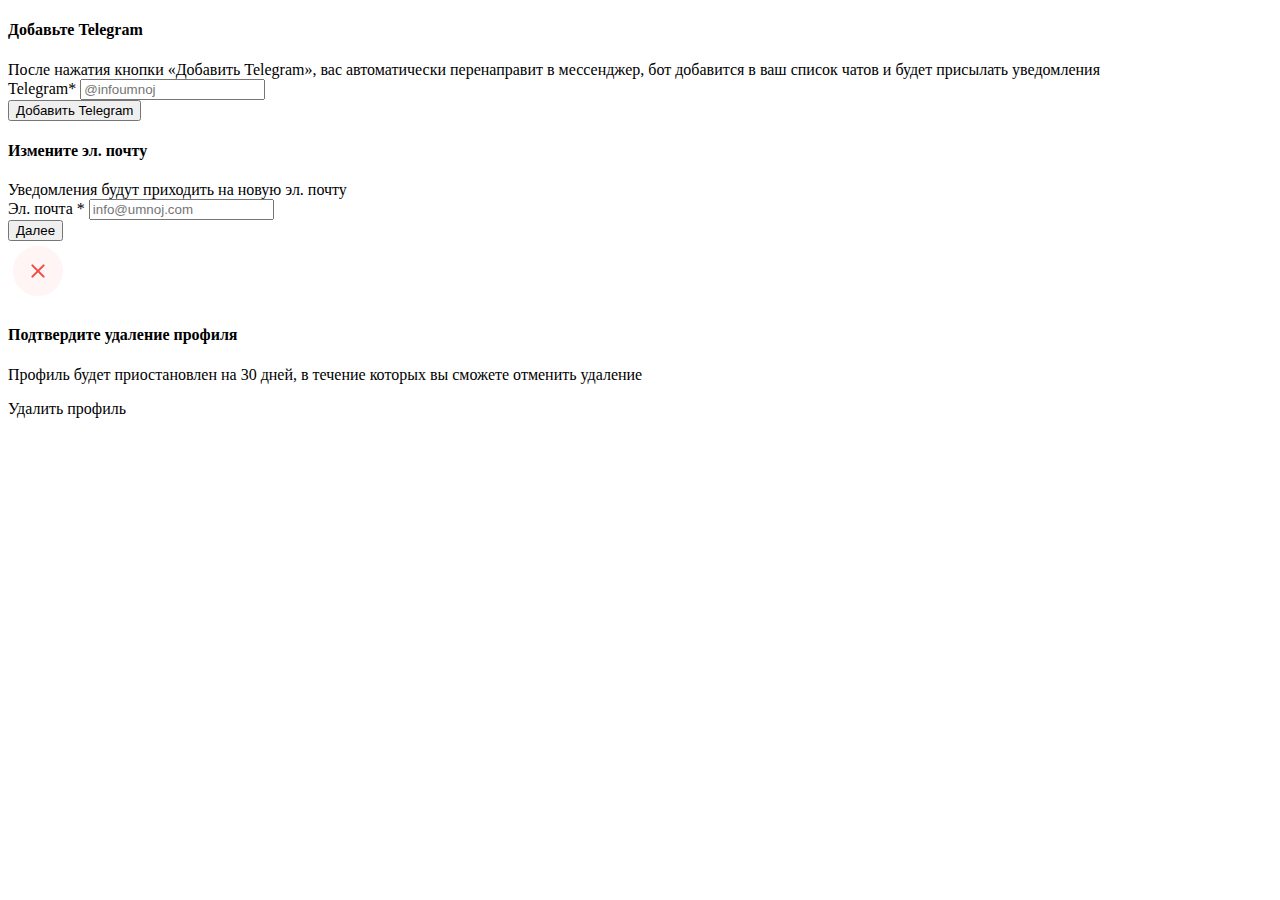
==== modals.html @ 0cf2990c "3pop" ====
<!DOCTYPE html>
<html lang="en">
  <head>
    <meta charset="UTF-8" />
    <meta name="viewport" content="width=device-width, initial-scale=1.0" />
    <title>Document</title>
  </head>
  <body>
    <!-- Модальное окно для Добавьте Telegram -->
    <div id="addTelegramModal" class="modal-content">
      <div class="mw700">
        <h4>Добавьте Telegram</h4>
        <div class="subtitle">
            После нажатия кнопки «Добавить Telegram», вас автоматически перенаправит в мессенджер, бот добавится в ваш список чатов и будет присылать уведомления
        </div>
        <form class="form-change-email" action="">
          <div class="input-container">
            <label for="chengeemail">Telegram<span>*</span></label>
            <input
              type="email"
              name=""
              id="chengeemail"
              placeholder="@infoumnoj"
            />
          </div>

          <input class="" type="submit" value="Добавить Telegram" />
        </form>
      </div>
    </div>
    <!-- Модальное окно для Измените эл. почту -->
    <div id="changeEmaileModal" class="modal-content">
      <div class="mw700">
        <h4>Измените эл. почту</h4>
        <div class="subtitle">
          Уведомления будут приходить на новую эл. почту
        </div>
        <form class="form-change-email" action="">
          <div class="input-container">
            <label for="chengeemail">Эл. почта <span>*</span></label>
            <input
              type="email"
              name=""
              id="chengeemail"
              placeholder="info@umnoj.com"
            />
          </div>

          <input class="" type="submit" value="Далее" />
        </form>
      </div>
    </div>
    <!-- Модальное окно для Подтвердите удаление профиля -->
    <div id="deleteProfileModal" class="modal-content">
      <div class="mw460">
        <div class="info">
          <img src="img/icon_delete.svg" alt="" />
          <h4>Подтвердите удаление профиля</h4>
          <p>
            Профиль будет приостановлен на 30 дней, в течение которых вы сможете
            отменить удаление
          </p>
        </div>

        <div class="delete-profile-end modal-button">Удалить профиль</div>
      </div>
    </div>
  </body>
</html>
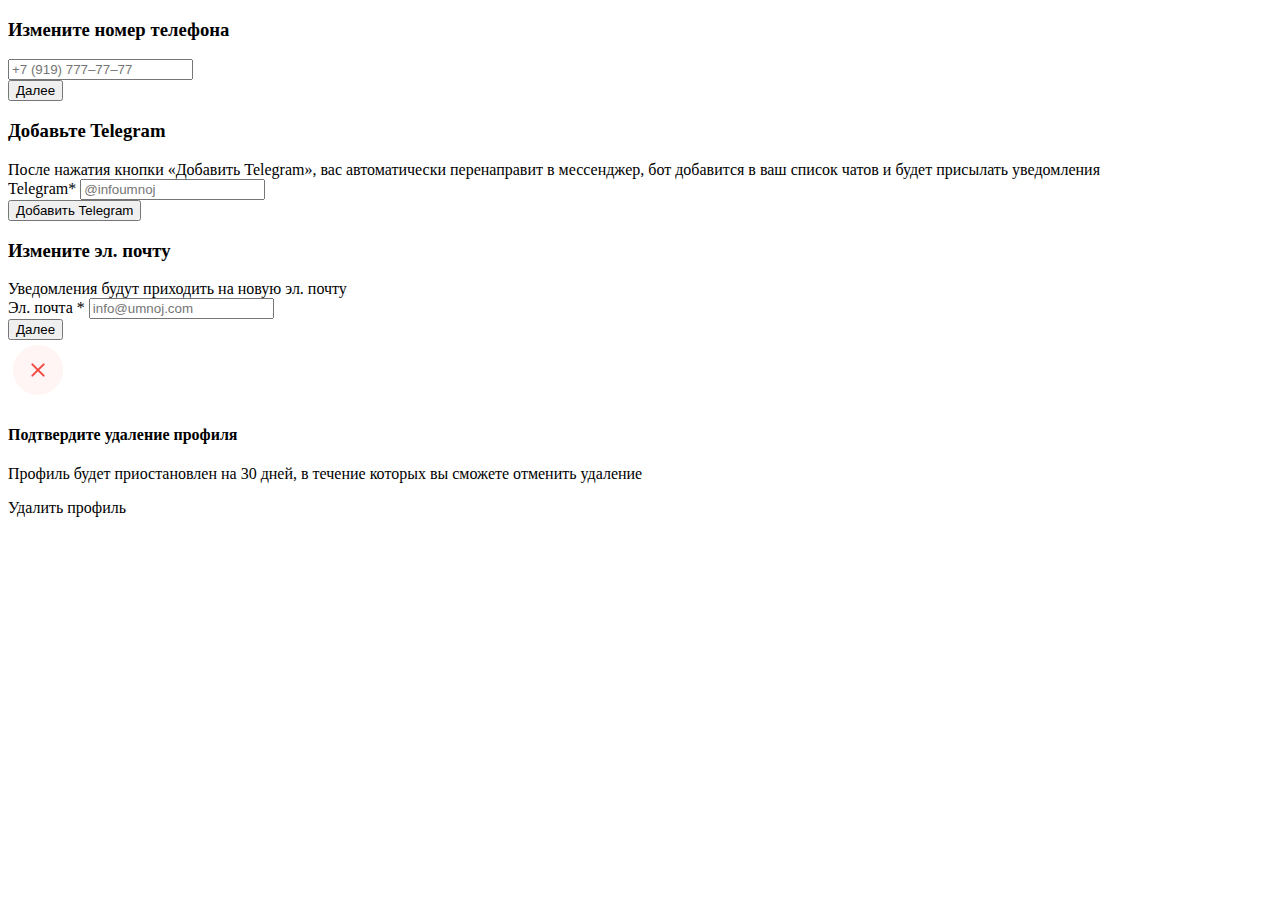
==== commit acffb14c: "h3" ====
--- a/modals.html
+++ b/modals.html
@@ -6,12 +6,28 @@
     <title>Document</title>
   </head>
   <body>
+    <!-- Модальное окно для Измените номер телефона -->
+    <div id="changePhoneModal" class="modal-content">
+      <div class="mw700">
+        <h3>Измените номер телефона</h3>
+        <div class="line"></div>
+        <form class="" action="">
+          <div class="input-container">
+            <input class="phone" type="tel" name="" id="" placeholder="+7 (919) 777–77–77" />
+          </div>
+
+          <input class="" type="submit" value="Далее" />
+        </form>
+      </div>
+    </div>
     <!-- Модальное окно для Добавьте Telegram -->
     <div id="addTelegramModal" class="modal-content">
       <div class="mw700">
-        <h4>Добавьте Telegram</h4>
+        <h3>Добавьте Telegram</h3>
         <div class="subtitle">
-            После нажатия кнопки «Добавить Telegram», вас автоматически перенаправит в мессенджер, бот добавится в ваш список чатов и будет присылать уведомления
+          После нажатия кнопки «Добавить Telegram», вас автоматически
+          перенаправит в мессенджер, бот добавится в ваш список чатов и будет
+          присылать уведомления
         </div>
         <form class="form-change-email" action="">
           <div class="input-container">
@@ -31,7 +47,7 @@
     <!-- Модальное окно для Измените эл. почту -->
     <div id="changeEmaileModal" class="modal-content">
       <div class="mw700">
-        <h4>Измените эл. почту</h4>
+        <h3>Измените эл. почту</h3>
         <div class="subtitle">
           Уведомления будут приходить на новую эл. почту
         </div>
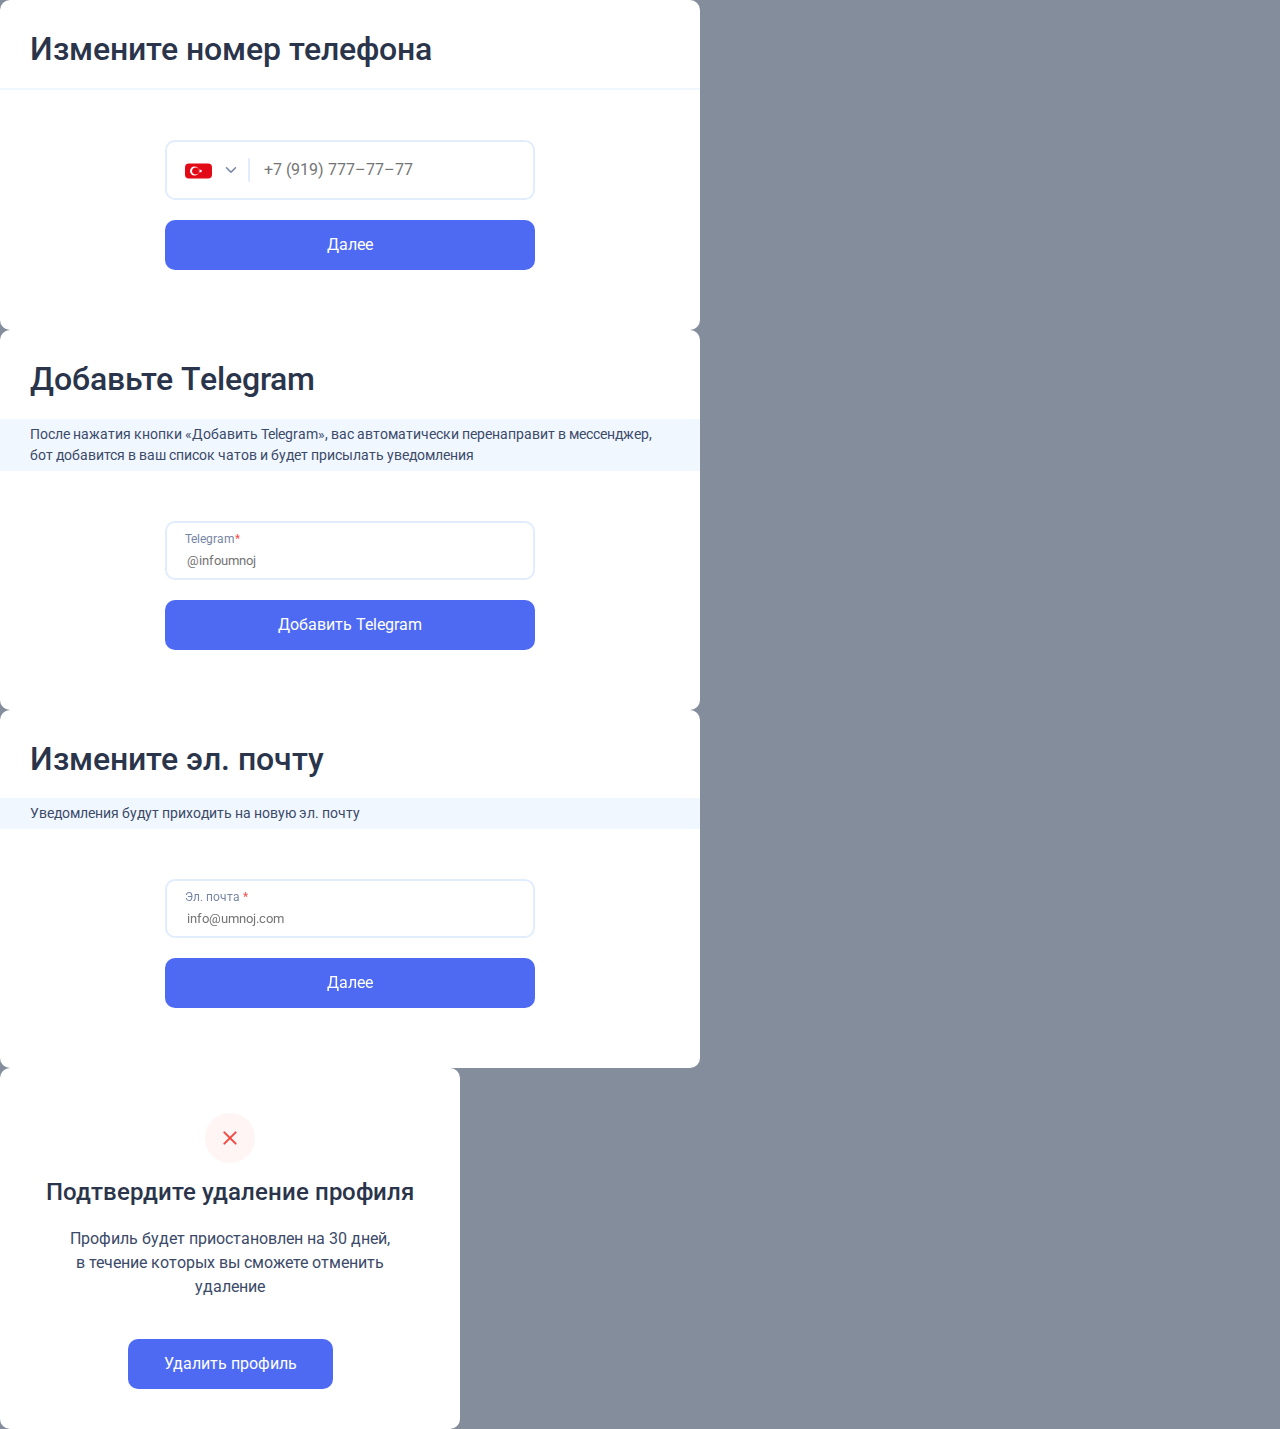
==== commit d5a7293f: "flag" ====
--- a/modals.html
+++ b/modals.html
@@ -3,82 +3,114 @@
   <head>
     <meta charset="UTF-8" />
     <meta name="viewport" content="width=device-width, initial-scale=1.0" />
-    <title>Document</title>
+    <title>Modals</title>
+    <link rel="stylesheet" href="css/style.css" />
+    <link rel="stylesheet" href="css/media.css" />
   </head>
   <body>
-    <!-- Модальное окно для Измените номер телефона -->
-    <div id="changePhoneModal" class="modal-content">
-      <div class="mw700">
-        <h3>Измените номер телефона</h3>
-        <div class="line"></div>
-        <form class="" action="">
-          <div class="input-container">
-            <input class="phone" type="tel" name="" id="" placeholder="+7 (919) 777–77–77" />
+    <div class="modal">
+      <!-- Модальное окно для Измените номер телефона -->
+      <div id="changePhoneModal" class="modal-content">
+        <div class="mw700">
+          <h3>Измените номер телефона</h3>
+          <div class="line"></div>
+          <form class="" action="">
+            <div class="input-container">
+              <div class="flags">
+                <ul>
+                  <li><img src="img/Flag-tr.svg" alt="" /></li>
+                  <li></li>
+                </ul>
+                <div class="drop">
+                  <svg
+                    xmlns="http://www.w3.org/2000/svg"
+                    width="18"
+                    height="18"
+                    viewBox="0 0 18 18"
+                    fill="none"
+                  >
+                    <path
+                      d="M4.5 7.75L8.64645 11.8964C8.84171 12.0917 9.15829 12.0917 9.35355 11.8964L13.5 7.75"
+                      stroke="#7786A5"
+                      stroke-width="1.5"
+                      stroke-linecap="round"
+                    />
+                  </svg>
+                </div>
+              </div>
+              <input
+                class="phone"
+                type="tel"
+                name=""
+                id=""
+                placeholder="+7 (919) 777–77–77"
+              />
+            </div>
+
+            <input class="" type="submit" value="Далее" />
+          </form>
+        </div>
+      </div>
+      <!-- Модальное окно для Добавьте Telegram -->
+      <div id="addTelegramModal" class="modal-content">
+        <div class="mw700">
+          <h3>Добавьте Telegram</h3>
+          <div class="subtitle">
+            После нажатия кнопки «Добавить Telegram», вас автоматически
+            перенаправит в мессенджер, бот добавится в ваш список чатов и будет
+            присылать уведомления
+          </div>
+          <form class="form-change-email" action="">
+            <div class="input-container">
+              <label for="chengeemail">Telegram<span>*</span></label>
+              <input
+                type="email"
+                name=""
+                id="chengeemail"
+                placeholder="@infoumnoj"
+              />
+            </div>
+
+            <input class="" type="submit" value="Добавить Telegram" />
+          </form>
+        </div>
+      </div>
+      <!-- Модальное окно для Измените эл. почту -->
+      <div id="changeEmaileModal" class="modal-content">
+        <div class="mw700">
+          <h3>Измените эл. почту</h3>
+          <div class="subtitle">
+            Уведомления будут приходить на новую эл. почту
+          </div>
+          <form class="form-change-email" action="">
+            <div class="input-container">
+              <label for="chengeemail">Эл. почта <span>*</span></label>
+              <input
+                type="email"
+                name=""
+                id="chengeemail"
+                placeholder="info@umnoj.com"
+              />
+            </div>
+
+            <input class="" type="submit" value="Далее" />
+          </form>
+        </div>
+      </div>
+      <!-- Модальное окно для Подтвердите удаление профиля -->
+      <div id="deleteProfileModal" class="modal-content">
+        <div class="mw460">
+          <div class="info">
+            <img src="img/icon_delete.svg" alt="" />
+            <h4>Подтвердите удаление профиля</h4>
+            <p>
+              Профиль будет приостановлен на 30 дней, в течение которых
+              вы сможете отменить удаление
+            </p>
           </div>
 
-          <input class="" type="submit" value="Далее" />
-        </form>
-      </div>
-    </div>
-    <!-- Модальное окно для Добавьте Telegram -->
-    <div id="addTelegramModal" class="modal-content">
-      <div class="mw700">
-        <h3>Добавьте Telegram</h3>
-        <div class="subtitle">
-          После нажатия кнопки «Добавить Telegram», вас автоматически
-          перенаправит в мессенджер, бот добавится в ваш список чатов и будет
-          присылать уведомления
+          <div class="delete-profile-end modal-button">Удалить профиль</div>
         </div>
-        <form class="form-change-email" action="">
-          <div class="input-container">
-            <label for="chengeemail">Telegram<span>*</span></label>
-            <input
-              type="email"
-              name=""
-              id="chengeemail"
-              placeholder="@infoumnoj"
-            />
-          </div>
-
-          <input class="" type="submit" value="Добавить Telegram" />
-        </form>
-      </div>
-    </div>
-    <!-- Модальное окно для Измените эл. почту -->
-    <div id="changeEmaileModal" class="modal-content">
-      <div class="mw700">
-        <h3>Измените эл. почту</h3>
-        <div class="subtitle">
-          Уведомления будут приходить на новую эл. почту
-        </div>
-        <form class="form-change-email" action="">
-          <div class="input-container">
-            <label for="chengeemail">Эл. почта <span>*</span></label>
-            <input
-              type="email"
-              name=""
-              id="chengeemail"
-              placeholder="info@umnoj.com"
-            />
-          </div>
-
-          <input class="" type="submit" value="Далее" />
-        </form>
-      </div>
-    </div>
-    <!-- Модальное окно для Подтвердите удаление профиля -->
-    <div id="deleteProfileModal" class="modal-content">
-      <div class="mw460">
-        <div class="info">
-          <img src="img/icon_delete.svg" alt="" />
-          <h4>Подтвердите удаление профиля</h4>
-          <p>
-            Профиль будет приостановлен на 30 дней, в течение которых вы сможете
-            отменить удаление
-          </p>
-        </div>
-
-        <div class="delete-profile-end modal-button">Удалить профиль</div>
       </div>
     </div>
   </body>
--- a/css/style.css
+++ b/css/style.css
@@ -0,0 +1,1089 @@
+@charset "UTF-8";
+/*Обнуление*/
+@import url("https://fonts.googleapis.com/css2?family=Roboto:ital,wght@0,100;0,300;0,400;0,500;0,700;0,900;1,100;1,300;1,400;1,500;1,700;1,900&display=swap");
+* {
+  padding: 0;
+  margin: 0;
+  border: 0;
+}
+
+*, *:before, *:after {
+  box-sizing: border-box;
+}
+
+:focus, :active {
+  outline: none;
+}
+
+a:focus, a:active {
+  outline: none;
+}
+
+nav, footer, header, aside {
+  display: block;
+}
+
+html, body {
+  height: 100%;
+  width: 100%;
+  font-size: 100%;
+  line-height: 1;
+  font-size: 14px;
+  -ms-text-size-adjust: 100%;
+  -moz-text-size-adjust: 100%;
+  -webkit-text-size-adjust: 100%;
+}
+
+input, button, textarea {
+  font-family: inherit;
+}
+
+input::-ms-clear {
+  display: none;
+}
+
+button {
+  cursor: pointer;
+}
+
+button::-moz-focus-inner {
+  padding: 0;
+  border: 0;
+}
+
+a, a:visited {
+  text-decoration: none;
+}
+
+a:hover {
+  text-decoration: none;
+}
+
+ul li {
+  list-style: none;
+}
+
+img {
+  vertical-align: top;
+}
+
+h1, h2, h3, h4, h5, h6 {
+  font-size: inherit;
+  font-weight: inherit;
+}
+
+/*--------------------*/
+body {
+  font-family: "Roboto", sans-serif;
+  font-size: 16px;
+  font-weight: 400;
+  font-style: normal;
+  background: #eef1f5;
+  color: #2a344a;
+  display: flex;
+  flex-direction: column;
+  min-height: 100%;
+}
+
+h3 {
+  color: var(--Text-Black, #2a344a);
+  /* Platform/Desktop/H-3 M */
+  font-size: 32px;
+  font-style: normal;
+  font-weight: 500;
+  line-height: 67%; /* 38.4px */
+}
+h3 span {
+  color: var(--Text-Grey, #7786a5);
+  display: inline-block;
+  margin: 0px 0px 0px 8px;
+}
+
+h4 {
+  color: var(--Text-Black, #2a344a);
+  /* Platform/Desktop/H-4 M */
+  font-size: 24px;
+  font-style: normal;
+  font-weight: 500;
+  line-height: 120%; /* 28.8px */
+}
+h4 span {
+  color: var(--Text-Grey, #7786a5);
+  display: inline-block;
+  margin: 0px 0px 0px 5px;
+}
+
+main {
+  flex-grow: 1;
+}
+main .wrapper {
+  padding: 30px;
+  border-radius: var(--Corner_radius_m, 10px);
+  background: var(--BG-White, #fff);
+}
+
+section {
+  margin: 0px 0px 20px 0px;
+}
+
+.container {
+  max-width: 940px;
+  margin: 0px auto;
+}
+
+.header {
+  border-radius: 10px;
+  background: var(--BG-Black, #2a344a);
+  padding: 8px 20px;
+  display: flex;
+  justify-content: space-between;
+  align-items: center;
+  margin: 10px 10px 21px 10px;
+  position: relative;
+  z-index: 555;
+}
+.header .submenu {
+  border-radius: 0px 0px 15px 15px;
+  padding: 7px 10px 20px 10px;
+  background: var(--BG-Black, #2a344a);
+  position: absolute;
+  top: 100%;
+  left: 0;
+  flex-direction: column;
+  gap: 2px;
+  display: none;
+}
+.header .submenu .create-button {
+  border-radius: 10px;
+  background: var(--Button-Primary-BG-Default, #4e6af3);
+  padding: 12px 20px;
+  color: var(--Button-Primary-Text-Default, #fff);
+  /* Platform/Button Link/Small */
+  font-family: Roboto;
+  font-size: 14px;
+  font-style: normal;
+  font-weight: 400;
+  line-height: 16px; /* 114.286% */
+  text-transform: none;
+  justify-content: center;
+  margin: 10px 10px 0px 10px;
+}
+.header .submenu li {
+  padding: 0px 0px 0px 0px !important;
+}
+.header .submenu li a {
+  display: flex;
+  flex-direction: column;
+  gap: 4px;
+  align-items: flex-start;
+  padding: 10px 20px;
+}
+.header .submenu li a:hover, .header .submenu li a.active {
+  border-radius: var(--Corner_radius_m, 10px);
+  background: var(--Header-BG-Click, #343f56);
+}
+.header .submenu li a .item {
+  display: flex;
+  flex-direction: column;
+  gap: 4px;
+}
+.header .submenu li a .title {
+  color: var(--Header-Text-Hover, #fff);
+}
+.header .submenu li a .descr {
+  color: var(--Text-Disabled, #b8c6e3);
+  /* Platform/Fields/Title (caption) */
+  font-family: Roboto;
+  font-size: 12px;
+  font-style: normal;
+  font-weight: 400;
+  line-height: 16px; /* 133.333% */
+  text-transform: none;
+}
+.header .submenu li a .butt {
+  display: flex;
+  gap: 10px;
+  align-items: flex-start;
+  color: var(--Text-White, #fff);
+  font-family: Roboto;
+  font-size: 14px;
+  font-style: normal;
+  font-weight: 500;
+  line-height: 140%; /* 19.6px */
+  text-transform: none;
+  min-width: 250px;
+}
+.header .submenu li a .butt svg {
+  min-width: 18px;
+  min-height: 18px;
+}
+.header .main-menu {
+  display: flex;
+  align-items: center;
+  gap: 10px;
+}
+.header .main-menu .icon {
+  display: flex;
+  align-items: center;
+}
+.header .main-menu li {
+  padding: 11px 20px;
+  position: relative;
+  color: var(--Header-Text_Default, #d5daf1);
+  /* Platform/Accent_12_CAPS (S) */
+  font-family: Roboto;
+  font-size: 12px;
+  font-style: normal;
+  font-weight: 600;
+  line-height: 16px; /* 133.333% */
+  letter-spacing: 0.84px;
+  text-transform: uppercase;
+}
+.header .main-menu li:hover .submenu {
+  display: flex;
+}
+.header .main-menu a {
+  display: flex;
+  align-items: center;
+  gap: 10px;
+  text-transform: uppercase;
+}
+.header .site-logo-mob {
+  display: none;
+}
+.header .right {
+  display: flex;
+  align-items: center;
+  gap: 10px;
+}
+.header .right .avatar {
+  cursor: pointer;
+}
+.header .right .avatar img {
+  width: 40px;
+  height: 40px;
+  border-radius: 10px;
+  overflow: hidden;
+  -o-object-fit: cover;
+     object-fit: cover;
+}
+.header .right .create {
+  margin: 0px 10px 0px 0px;
+  cursor: pointer;
+  display: flex;
+  align-items: center;
+  gap: 10px;
+  padding: 11px 20px;
+  border-radius: 10px;
+  background: var(--Button-Primary-BG-Default, #4e6af3);
+  color: var(--Button-Primary-Text-Default, #fff);
+  text-align: center;
+  /* Platform/Accent_12_CAPS (S) */
+  font-family: Roboto;
+  font-size: 12px;
+  font-style: normal;
+  font-weight: 600;
+  line-height: 16px; /* 133.333% */
+  letter-spacing: 0.84px;
+  text-transform: uppercase;
+}
+.header .right .buttons {
+  display: flex;
+  align-items: center;
+  gap: 8px;
+}
+.header .right .buttons .button {
+  display: flex;
+  align-items: center;
+  gap: 10px;
+  padding: 11px;
+  cursor: pointer;
+}
+.header .left {
+  display: flex;
+  align-items: center;
+  gap: 30px;
+}
+.header div,
+.header span,
+.header a {
+  color: var(--Header-Text_Default, #d5daf1);
+}
+
+.footer {
+  color: var(--Text-Grey, #7786a5);
+  /* Landing/Caption_2 */
+  font-family: Roboto;
+  font-size: 14px;
+  font-style: normal;
+  font-weight: 400;
+  line-height: 140%; /* 19.6px */
+  padding: 0px 0px 10px 0px;
+}
+.footer .wrapp.mob {
+  background: url("../img/tab_bar.svg") top no-repeat;
+  padding: 20px 0px 20px 0px;
+  background-position-y: -19px;
+}
+.footer .wrapp.mob .butt {
+  display: flex;
+  flex-direction: column;
+  align-items: center;
+  gap: 2px;
+}
+.footer .wrapp.mob .left,
+.footer .wrapp.mob .right {
+  width: 50%;
+  display: flex;
+  justify-content: center;
+  gap: 64px;
+}
+.footer .wrapp.mob .navigations {
+  margin: 0px 0px 0px 0px;
+  display: flex;
+  justify-content: space-between;
+}
+.footer .butt-add {
+  z-index: 99;
+  position: absolute;
+  top: -22px;
+  left: 50%;
+  margin-left: -24px;
+}
+.footer .wrapper.dtop {
+  display: block;
+}
+.footer .wrapp.mob {
+  display: none;
+}
+.footer .politic-mob {
+  display: none;
+}
+.footer a {
+  color: var(--Text-Grey, #7786a5);
+}
+.footer .copy {
+  min-width: 200px;
+}
+.footer .geo {
+  display: flex;
+  align-items: center;
+  gap: 5px;
+}
+.footer .wrapper {
+  border-radius: var(--Corner_radius_m, 10px);
+  background: var(--BG-White, #fff);
+  margin: 21px 10px 0px 10px;
+  padding: 20px;
+}
+.footer .container {
+  display: flex;
+  align-items: center;
+  justify-content: space-between;
+  gap: 10px;
+}
+
+.head-profile .wrapper {
+  padding: 30px 30px 21px 30px;
+}
+.head-profile h3 {
+  margin: 0px 0px 30px 0px;
+}
+.head-profile .line {
+  border-radius: var(--Corner_radius_m, 10px);
+  background: var(--Stroke-Divider, #e1edfd);
+  height: 4px;
+  margin-bottom: -20px;
+}
+.head-profile ul {
+  width: 100%;
+  display: flex;
+  gap: 30px;
+  position: relative;
+}
+.head-profile ul li {
+  position: relative;
+  cursor: pointer;
+  line-height: 32px; /* 125% */
+}
+.head-profile ul li.active {
+  color: #4e6af3;
+}
+.head-profile ul li.active::after {
+  content: "";
+  position: absolute;
+  width: 100%;
+  height: 4px;
+  border-radius: var(--Corner_radius_m, 10px);
+  background: #4e6af3;
+  bottom: -10px;
+  left: 0;
+  z-index: 1;
+}
+.head-profile ul::after {
+  content: "";
+  position: absolute;
+  width: 100%;
+  height: 4px;
+  border-radius: var(--Corner_radius_m, 10px);
+  background: var(--Stroke-Divider, #e1edfd);
+  bottom: -10px;
+  left: 0;
+}
+
+.info-profile .buttons {
+  display: flex;
+  flex-wrap: wrap;
+  gap: 10px;
+  margin: 20px 0px 0px 0px;
+}
+.info-profile .buttons .zoom {
+  background: #4a8cff;
+}
+.info-profile .buttons .zoom:hover {
+  background: #337dff;
+}
+.info-profile .buttons .viber {
+  background: #7161e6;
+}
+.info-profile .buttons .viber:hover {
+  background: #5a46ea;
+}
+.info-profile .buttons .whatsapp {
+  background: #26a685;
+}
+.info-profile .buttons .whatsapp:hover {
+  background: #139573;
+}
+.info-profile .buttons .telegram {
+  background: #31a7e3;
+}
+.info-profile .buttons .telegram:hover {
+  background: #1299de;
+}
+.info-profile .buttons .phone {
+  width: 190px;
+  background: #4e6af3;
+}
+.info-profile .buttons a {
+  transition: 0.3s;
+  width: 140px;
+  border-radius: 10px;
+  padding: 10px;
+  display: flex;
+  gap: 10px;
+  justify-content: center;
+  align-items: center;
+  border-radius: 10px;
+  color: var(--Button-Primary-Text-Default, #fff);
+  text-align: center;
+  /* Platform/Button Link/Medium */
+  font-size: 16px;
+  font-style: normal;
+  font-weight: 400;
+  line-height: 20px; /* 125% */
+}
+.info-profile .id-info {
+  color: var(--Text-Grey, #7786a5);
+  /* Platform/Desktop/Body-2 R */
+  font-size: 14px;
+  font-style: normal;
+  font-weight: 400;
+  line-height: 140%; /* 19.6px */
+  display: flex;
+  flex-direction: column;
+  align-items: flex-end;
+  gap: 8px;
+}
+.info-profile .id-info span {
+  color: var(--Text-Black, #2a344a);
+  /* Platform/Desktop/Body-2 R */
+  font-size: 14px;
+  font-style: normal;
+  font-weight: 400;
+  line-height: 140%; /* 19.6px */
+}
+.info-profile .reviews {
+  color: var(--Text-Grey, #7786a5);
+  font-size: 24px;
+  font-style: normal;
+  font-weight: 500;
+  line-height: 120%; /* 28.8px */
+}
+.info-profile .line {
+  width: 2px;
+  height: 20px;
+  border-radius: 2px;
+  background: #c7d2e9;
+}
+.info-profile .stars {
+  display: flex;
+  gap: 5px;
+  align-items: center;
+  color: var(--Text-Black, #2a344a);
+  /* Platform/Desktop/H-4 M */
+  font-size: 24px;
+  font-style: normal;
+  font-weight: 500;
+  line-height: 120%; /* 28.8px */
+}
+.info-profile .time-prf,
+.info-profile .id-prf {
+  display: flex;
+  gap: 7px;
+}
+.info-profile .raiting {
+  margin: 7px 0px 0px 0px;
+  display: flex;
+  gap: 14px;
+  align-items: center;
+}
+.info-profile .icon {
+  display: flex;
+  align-items: center;
+}
+.info-profile .passport {
+  display: flex;
+  gap: 5px;
+  align-items: center;
+}
+.info-profile .info-prf {
+  display: flex;
+  flex-direction: column;
+  gap: 15px;
+}
+.info-profile .cart {
+  position: relative;
+  display: flex;
+  gap: 20px;
+}
+.info-profile .cart .avatar {
+  width: 190px;
+  height: 190px;
+  border-radius: 10px;
+  overflow: hidden;
+}
+.info-profile .cart .avatar img {
+  -o-object-fit: cover;
+     object-fit: cover;
+  max-width: 100%;
+}
+.info-profile .cart .id-info {
+  position: absolute;
+  right: 0;
+  top: 0;
+}
+
+.data-profile .wrapper {
+  padding: 21px 30px;
+}
+.data-profile ul {
+  display: flex;
+  gap: 25px;
+}
+.data-profile ul li {
+  display: flex;
+  flex-direction: column;
+  gap: 5px;
+  width: 125px;
+  color: var(--Text-Grey, #7786a5);
+  font-size: 14px;
+  font-style: normal;
+  font-weight: 400;
+  line-height: 140%; /* 19.6px */
+}
+.data-profile ul li span {
+  color: var(--Text-Black, #2a344a);
+  /* Platform/Desktop/H-4 M */
+  font-size: 24px;
+  font-style: normal;
+  font-weight: 500;
+  line-height: 120%; /* 28.8px */
+}
+
+.param-profile h3 {
+  line-height: 116%;
+}
+.param-profile ul {
+  display: flex;
+  gap: 8px;
+  flex-wrap: wrap;
+}
+.param-profile ul li {
+  line-height: 0;
+  cursor: pointer;
+  padding: 15px 10px;
+  border-radius: 5px;
+  border: 1px solid var(--Stroke-Divider, #e1edfd);
+  background: var(--BG-White, #fff);
+}
+.param-profile .item {
+  padding: 28px 0px 14px 0px;
+  border-bottom: 1px solid var(--Stroke-Divider, #e1edfd);
+  display: flex;
+  gap: 10px;
+}
+.param-profile .item.noborder {
+  border-bottom: none;
+}
+.param-profile .item .title {
+  min-width: 200px;
+  color: var(--Text-Grey, #7786a5);
+  /* Platform/Desktop/Body-1 R */
+  font-size: 16px;
+  font-style: normal;
+  font-weight: 400;
+  line-height: 150%; /* 24px */
+}
+.param-profile .subtitle {
+  font-size: 14px;
+  position: absolute;
+  top: 88px;
+  left: 0;
+  width: 100%;
+  padding: 7px 30px;
+  background: var(--Stroke-Divider_form, #f1f7ff);
+}
+.param-profile .wrapper {
+  position: relative;
+}
+.param-profile h3 {
+  margin: 0px 0px 54px 0px;
+}
+
+.about-profile .play {
+  cursor: pointer;
+  position: absolute;
+  top: 50%;
+  left: 50%;
+  margin: -20px 0px 0px -20px;
+}
+.about-profile .play:hover svg circle {
+  fill: #4e6af3;
+}
+.about-profile .item {
+  display: flex;
+  align-items: center;
+  width: 190px;
+  height: 150px;
+  border-radius: 10px;
+  overflow: hidden;
+  position: relative;
+}
+.about-profile .item img {
+  -o-object-fit: cover;
+     object-fit: cover;
+  max-width: 100%;
+  opacity: 0.5;
+}
+.about-profile .videos {
+  margin: 20px 0px 0px 0px;
+}
+.about-profile h4 {
+  margin: 30px 0px 0px 0px;
+}
+.about-profile .butt-more {
+  max-width: -moz-fit-content;
+  max-width: fit-content;
+  cursor: pointer;
+  color: var(--Main-Blue, #4e6af3);
+  /* Fields/Placeholder */
+  font-family: Roboto;
+  font-size: 16px;
+  font-style: normal;
+  font-weight: 400;
+  line-height: 24px; /* 150% */
+  display: flex;
+  align-items: center;
+  gap: 5px;
+}
+.about-profile .butt-more.hide {
+  display: none;
+}
+.about-profile .text {
+  margin: 0px 0px 15px 0px;
+  max-width: 750px;
+  display: -webkit-box;
+  -webkit-line-clamp: 5;
+  -webkit-box-orient: vertical;
+  overflow: hidden;
+  text-overflow: ellipsis;
+  color: var(--Text-Black, #2a344a);
+  /* Platform/Desktop/Body-1 R */
+  font-size: 16px;
+  font-style: normal;
+  font-weight: 400;
+  line-height: 150%; /* 24px */
+}
+.about-profile .text.open {
+  display: block;
+  -webkit-line-clamp: initial;
+  overflow: visible;
+  text-overflow: clip;
+}
+.about-profile .wrapper {
+  position: relative;
+}
+.about-profile .line {
+  position: absolute;
+  left: 0;
+  top: 85px;
+  width: 100%;
+  height: 2px;
+  background: #f1f7ff;
+}
+.about-profile h3 {
+  margin: 8px 0px 56px 0px;
+}
+
+.sertificats-profile .wrapper {
+  position: relative;
+}
+.sertificats-profile .line {
+  position: absolute;
+  left: 0;
+  top: 75px;
+  width: 100%;
+  height: 2px;
+  background: #f1f7ff;
+}
+.sertificats-profile .item {
+  cursor: pointer;
+  width: 190px;
+  height: 285px;
+  overflow: hidden;
+  border-radius: 10px;
+  display: flex;
+  justify-content: center;
+}
+.sertificats-profile .item img {
+  -o-object-fit: cover;
+     object-fit: cover;
+  max-height: 100%;
+}
+.sertificats-profile .items {
+  display: flex;
+  gap: 20px;
+  flex-wrap: wrap;
+  margin: 55px 0px 0px 0px;
+}
+
+.edit-profile .edit-butt {
+  cursor: pointer;
+  display: flex;
+  align-items: center;
+  gap: 10px;
+  max-width: -moz-fit-content;
+  max-width: fit-content;
+}
+.edit-profile .wrapper {
+  display: flex;
+  justify-content: center;
+  padding: 15px 30px;
+}
+
+.notifications,
+.safety,
+.personal-data {
+  display: none;
+}
+.notifications.active,
+.safety.active,
+.personal-data.active {
+  display: block;
+}
+
+.notifications .right {
+  display: flex;
+  align-items: center;
+  gap: 30px;
+  color: #4e6af3;
+}
+.notifications .right .edit {
+  cursor: pointer;
+}
+.notifications li {
+  border-bottom: 1px solid var(--Stroke-Divider, #e1edfd);
+  padding: 20px 0px;
+  display: flex;
+  align-items: center;
+  justify-content: space-between;
+}
+.notifications li:last-child {
+  border-bottom: none;
+  margin-bottom: -20px;
+}
+.notifications ul {
+  display: flex;
+  flex-direction: column;
+}
+.notifications h4 {
+  margin: 0px 0px 20px 0px;
+}
+.notifications .wrapper {
+  position: relative;
+}
+.notifications .line {
+  position: absolute;
+  left: 0;
+  top: 80px;
+  width: 100%;
+  height: 2px;
+  background: #f1f7ff;
+}
+
+.toggle {
+  cursor: pointer;
+  width: 40px;
+  border-radius: 20px;
+  background: var(--Stroke-Grey, #c7d2e9);
+  padding: 2px;
+  display: flex;
+  justify-content: flex-start;
+  transition: 0.1s;
+}
+.toggle .circle {
+  width: 16px;
+  height: 16px;
+  border-radius: 16px;
+  background: #fff;
+}
+.toggle.active {
+  justify-content: flex-end;
+  background: var(--Main-Blue, #4e6af3);
+}
+
+.safety .delete-butt {
+  cursor: pointer;
+  color: #fff;
+  line-height: 20px; /* 125% */
+  width: -moz-fit-content;
+  width: fit-content;
+  border-radius: 10px;
+  background: var(--Text-Error, #f34942);
+  display: flex;
+  padding: 10px 20px;
+  justify-content: center;
+  align-items: center;
+  gap: 10px;
+}
+.safety .title {
+  color: var(--Text-Grey, #7786a5);
+}
+.safety .info {
+  max-width: 830px;
+  margin: 0px 0px 30px 0px;
+  color: var(--Text-Grey, #7786a5);
+  /* Platform/Desktop/Body-1 R */
+  font-family: Roboto;
+  font-size: 16px;
+  font-style: normal;
+  font-weight: 400;
+  line-height: 150%; /* 24px */
+}
+.safety .edit {
+  cursor: pointer;
+  color: #4e6af3;
+}
+.safety ul li {
+  display: flex;
+  align-items: center;
+  justify-content: space-between;
+  padding: 30px 0px 10px 0px;
+}
+.safety h4 {
+  margin: 0px 0px 20px 0px;
+}
+.safety .wrapper {
+  position: relative;
+}
+.safety .line {
+  position: absolute;
+  left: 0;
+  top: 80px;
+  width: 100%;
+  height: 2px;
+  background: #f1f7ff;
+}
+
+.modal-button {
+  max-width: -moz-fit-content;
+  max-width: fit-content;
+  margin: 40px auto 0px auto;
+  cursor: pointer;
+  padding: 15px 36px;
+  color: var(--Button-Primary-Text-Default, #fff);
+  text-align: center;
+  /* Platform/Button Link/Medium */
+  font-family: Roboto;
+  font-size: 16px;
+  font-style: normal;
+  font-weight: 400;
+  line-height: 20px; /* 125% */
+  border-radius: 10px;
+  background: var(--Button-Primary-BG-Default, #4e6af3);
+}
+
+.modal {
+  justify-content: center;
+  align-items: center;
+  background: var(--overlay, rgba(60, 75, 97, 0.6));
+  -webkit-backdrop-filter: blur(11px);
+          backdrop-filter: blur(11px);
+  position: absolute;
+  left: 0;
+  top: 0;
+  min-width: 100%;
+  min-height: 100%;
+  z-index: 999;
+}
+.modal .flags {
+  cursor: pointer;
+  position: absolute;
+  top: 20px;
+  left: 20px;
+  display: flex;
+  align-items: center;
+  gap: 10px;
+}
+.modal .flags::after {
+  content: "";
+  position: absolute;
+  right: -10px;
+  top: -2px;
+  border-radius: var(--Corner_radius_m, 10px);
+  background: var(--Stroke-Divider, #e1edfd);
+  width: 2px;
+  height: 24px;
+  flex-shrink: 0;
+}
+.modal .input-container {
+  position: relative;
+}
+.modal .input-container label {
+  position: absolute;
+  left: 20px;
+  top: 10px;
+  color: var(--Fields-Title, #7786a5);
+  /* Platform/Fields/Title (caption) */
+  font-family: Roboto;
+  font-size: 12px;
+  font-style: normal;
+  font-weight: 400;
+  line-height: 16px; /* 133.333% */
+}
+.modal .input-container label span {
+  color: var(--Text-Error, #f34942);
+}
+.modal .subtitle {
+  background: var(--Stroke-Divider_form, #f1f7ff);
+  padding: var(--Corner_radius_s, 5px) 30px;
+  color: var(--Text-Grey_Dark, #3b4a69);
+  font-family: Roboto;
+  font-size: 14px;
+  font-style: normal;
+  font-weight: 400;
+  line-height: 150%; /* 21px */
+  width: 100%;
+}
+.modal .mw700 {
+  width: 700px;
+}
+.modal .mw460 {
+  width: 460px;
+  padding: 10px 40px 40px 40px;
+}
+.modal .mw460 h4 {
+  padding: 0px 0px 0px 0px;
+}
+.modal .line {
+  border-bottom: 2px solid var(--Stroke-Divider_form, #f1f7ff);
+}
+.modal form {
+  padding: 50px 30px;
+  display: flex;
+  flex-direction: column;
+  gap: 20px;
+  align-items: center;
+}
+.modal form input {
+  width: 370px;
+  padding: 10px 20px;
+  border-radius: 10px;
+  border: 2px solid var(--Fields-Stroke, #e1edfd);
+  background: var(--Fields-Form, #fff);
+}
+.modal form input.phone {
+  padding: 18px 20px 18px 97px;
+  color: var(--Fields-Text, #2a344a);
+  /* Platform/Fields/Placeholder */
+  font-family: Roboto;
+  font-size: 16px;
+  font-style: normal;
+  font-weight: 400;
+  line-height: 20px; /* 150% */
+}
+.modal form input[type=email] {
+  padding: 30px 20px 10px 20px;
+}
+.modal form input[type=submit] {
+  margin: 0px 0px 10px 0px;
+  cursor: pointer;
+  border-radius: 10px;
+  background: var(--Button-Primary-BG-Default, #4e6af3);
+  border: none;
+  display: flex;
+  padding: 15px 20px;
+  justify-content: center;
+  align-items: center;
+  gap: 10px;
+  color: var(--Button-Primary-Text-Default, #fff);
+  text-align: center;
+  /* Platform/Button Link/Medium */
+  font-family: Roboto;
+  font-size: 16px;
+  font-style: normal;
+  font-weight: 400;
+  line-height: 20px; /* 125% */
+}
+.modal .info {
+  text-align: center;
+}
+.modal .info p {
+  color: var(--Text-Grey_Dark, #3b4a69);
+  text-align: center;
+  /* Platform/Desktop/Body-1 R */
+  font-family: Roboto;
+  font-size: 16px;
+  font-style: normal;
+  font-weight: 400;
+  line-height: 150%; /* 24px */
+}
+.modal .info img {
+  margin: 0px 0px 10px 0px;
+}
+.modal h3,
+.modal h4 {
+  padding: 0px 30px;
+  margin: 0px 0px 20px 0px;
+  line-height: 120%; /* 38.4px */
+}
+.modal .close-button {
+  cursor: pointer;
+  position: absolute;
+  right: 15px;
+  top: 15px;
+}
+.modal #modal-body {
+  display: flex;
+  flex-direction: column;
+  align-items: center;
+}
+.modal .modal-content {
+  position: relative;
+  max-width: -moz-fit-content;
+  max-width: fit-content;
+  padding: 30px 0px 0px 0px;
+  border-radius: var(--Corner_radius_m, 10px);
+  background: var(--BG-White, #fff);
+}/*# sourceMappingURL=style.css.map */--- a/css/media.css
+++ b/css/media.css
@@ -0,0 +1,126 @@
+@media (max-width: 1070px) {
+  .header .right .create {
+    display: none;
+  }
+  .header .site-logo-dt {
+    display: none;
+  }
+  .header .site-logo-mob {
+    display: block;
+  }
+  .header .nav-dt {
+    display: none;
+  }
+}
+@media (max-width: 940px) {
+  .header .right .avatar img {
+    width: 32px;
+    height: 32px;
+    border-radius: 8px;
+  }
+  .footer .politic {
+    display: none;
+  }
+  .footer .politic-mob {
+    display: block;
+  }
+  .footer .container {
+    flex-direction: column-reverse;
+  }
+  .container {
+    margin: 0px 10px;
+  }
+  h3 {
+    font-size: 26px;
+  }
+}
+@media (max-width: 767px) {
+  .footer {
+    position: relative;
+    margin: 90px 0px 0px 0px;
+    padding: 0px 0px 0px 0px;
+  }
+  .footer .wrapper.dtop {
+    display: none;
+  }
+  .footer .wrapp.mob {
+    display: block;
+  }
+  h4 {
+    font-size: 18px;
+  }
+  .data-profile .wrapper {
+    overflow-x: scroll;
+  }
+  .header {
+    margin: 0px 0px 16px 0px;
+    border-radius: 0 0 10px 10px;
+  }
+  .info-profile .cart .avatar {
+    border-radius: 20px;
+  }
+  .head-profile h3 {
+    margin: 0px 0px 20px 0px;
+  }
+  .wrapper {
+    padding: 20px 20px 30px 20px;
+  }
+}
+@media (max-width: 640px) {
+  .footer .wrapp.mob .left, .footer .wrapp.mob .right {
+    gap: 0px;
+    justify-content: space-around;
+  }
+  .edit-profile .wrapper {
+    margin: 20px 20px 36px 20px;
+  }
+  .sertificats-profile .items {
+    justify-content: center;
+  }
+  .sertificats-profile .item {
+    width: 154px;
+    height: 230px;
+  }
+  .param-profile .subtitle {
+    padding: 5px 20px;
+  }
+  .info-profile .cart .avatar img {
+    width: 100%;
+  }
+  .param-profile .subtitle {
+    top: 65px;
+  }
+  .param-profile h3 {
+    margin: 0px 0px 80px 0px;
+  }
+  .param-profile .item {
+    flex-direction: column;
+    padding: 15px 0px;
+  }
+  .info-profile .cart .avatar {
+    width: 100%;
+    height: 300px;
+    display: flex;
+    align-items: center;
+  }
+  .info-profile .cart .id-info {
+    position: relative;
+    flex-direction: row;
+    justify-content: space-between;
+  }
+  .info-profile .cart {
+    flex-direction: column;
+  }
+  .head-profile ul {
+    min-width: 400px;
+  }
+  .head-profile .container .wrapper {
+    overflow: hidden;
+  }
+  .container {
+    margin: 0px;
+  }
+  h3 {
+    font-size: 22px;
+  }
+}/*# sourceMappingURL=media.css.map */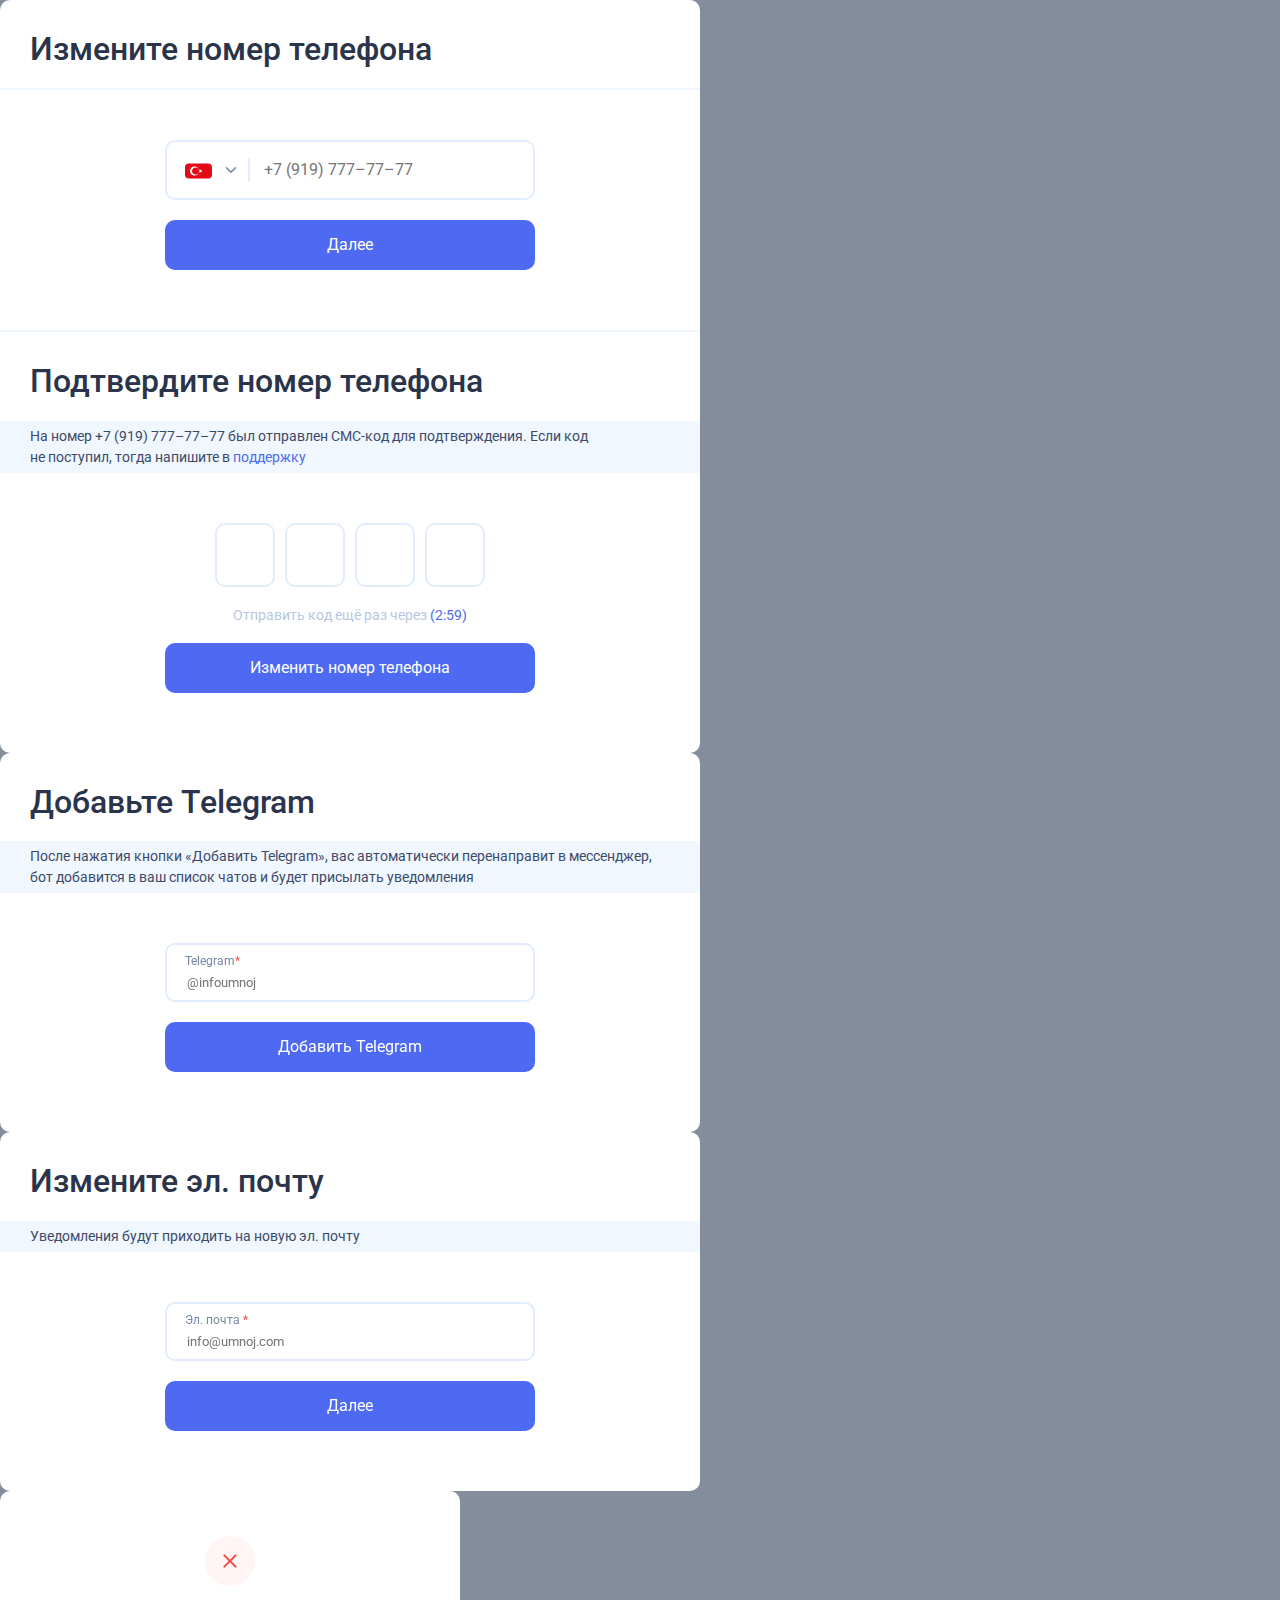
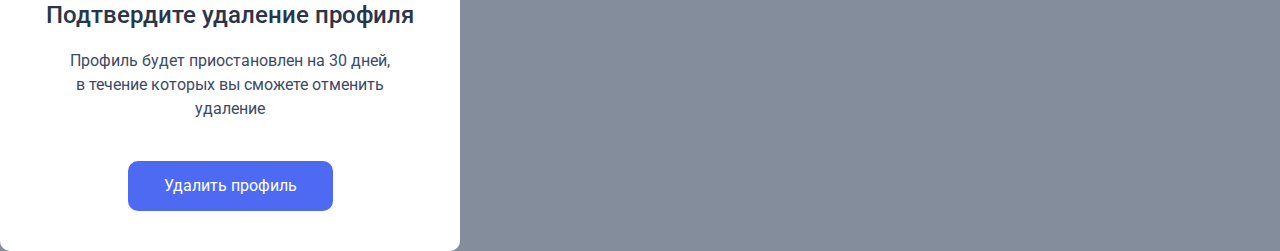
==== commit eeecd3d8: "confirm" ====
--- a/modals.html
+++ b/modals.html
@@ -49,6 +49,27 @@
 
             <input class="" type="submit" value="Далее" />
           </form>
+          <div class="confirm">
+            <div class="line"></div>
+            <h3>Подтвердите номер телефона</h3>
+            <div class="subtitle">
+              На номер +7 (919) 777–77–77 был отправлен
+              СМС-код для подтверждения. Если код не поступил, тогда напишите в
+              <a href="">поддержку</a>
+            </div>
+            <form action="">
+              <div class="numbers">
+                <input type="" name="" id="" />
+                <input type="" name="" id="" />
+                <input type="" name="" id="" />
+                <input type="" name="" id="" />
+              </div>
+              <div class="daha">
+                Отправить код ещё раз через <span>(2:59)</span>
+              </div>
+              <input class="" type="submit" value="Изменить номер телефона" />
+            </form>
+          </div>
         </div>
       </div>
       <!-- Модальное окно для Добавьте Telegram -->
--- a/css/style.css
+++ b/css/style.css
@@ -937,6 +937,47 @@
   min-height: 100%;
   z-index: 999;
 }
+.modal .daha {
+  color: var(--Text-Disabled, #b8c6e3);
+  text-align: right;
+  /* Platform/Button Link/Small */
+  font-family: Roboto;
+  font-size: 14px;
+  font-style: normal;
+  font-weight: 400;
+  line-height: 16px; /* 114.286% */
+}
+.modal .daha span {
+  color: var(--Main-Blue, #4e6af3);
+  text-align: center;
+  /* Platform/Button Link/Small */
+  font-family: Roboto;
+  font-size: 14px;
+  font-style: normal;
+  font-weight: 400;
+  line-height: 16px; /* 114.286% */
+}
+.modal .confirm h3 {
+  margin: 30px 0px 20px 0px;
+}
+.modal .numbers {
+  display: flex;
+  align-items: center;
+  justify-content: center;
+  gap: 10px;
+}
+.modal .numbers input {
+  padding: 18px 20px;
+  max-width: 60px;
+  color: var(--Text-Black, #2a344a);
+  text-align: center;
+  /* Platform/Fields/Placeholder */
+  font-family: Roboto;
+  font-size: 16px;
+  font-style: normal;
+  font-weight: 400;
+  line-height: 24px; /* 150% */
+}
 .modal .flags {
   cursor: pointer;
   position: absolute;
@@ -986,6 +1027,9 @@
   line-height: 150%; /* 21px */
   width: 100%;
 }
+.modal .subtitle a {
+  color: #4e6af3;
+}
 .modal .mw700 {
   width: 700px;
 }
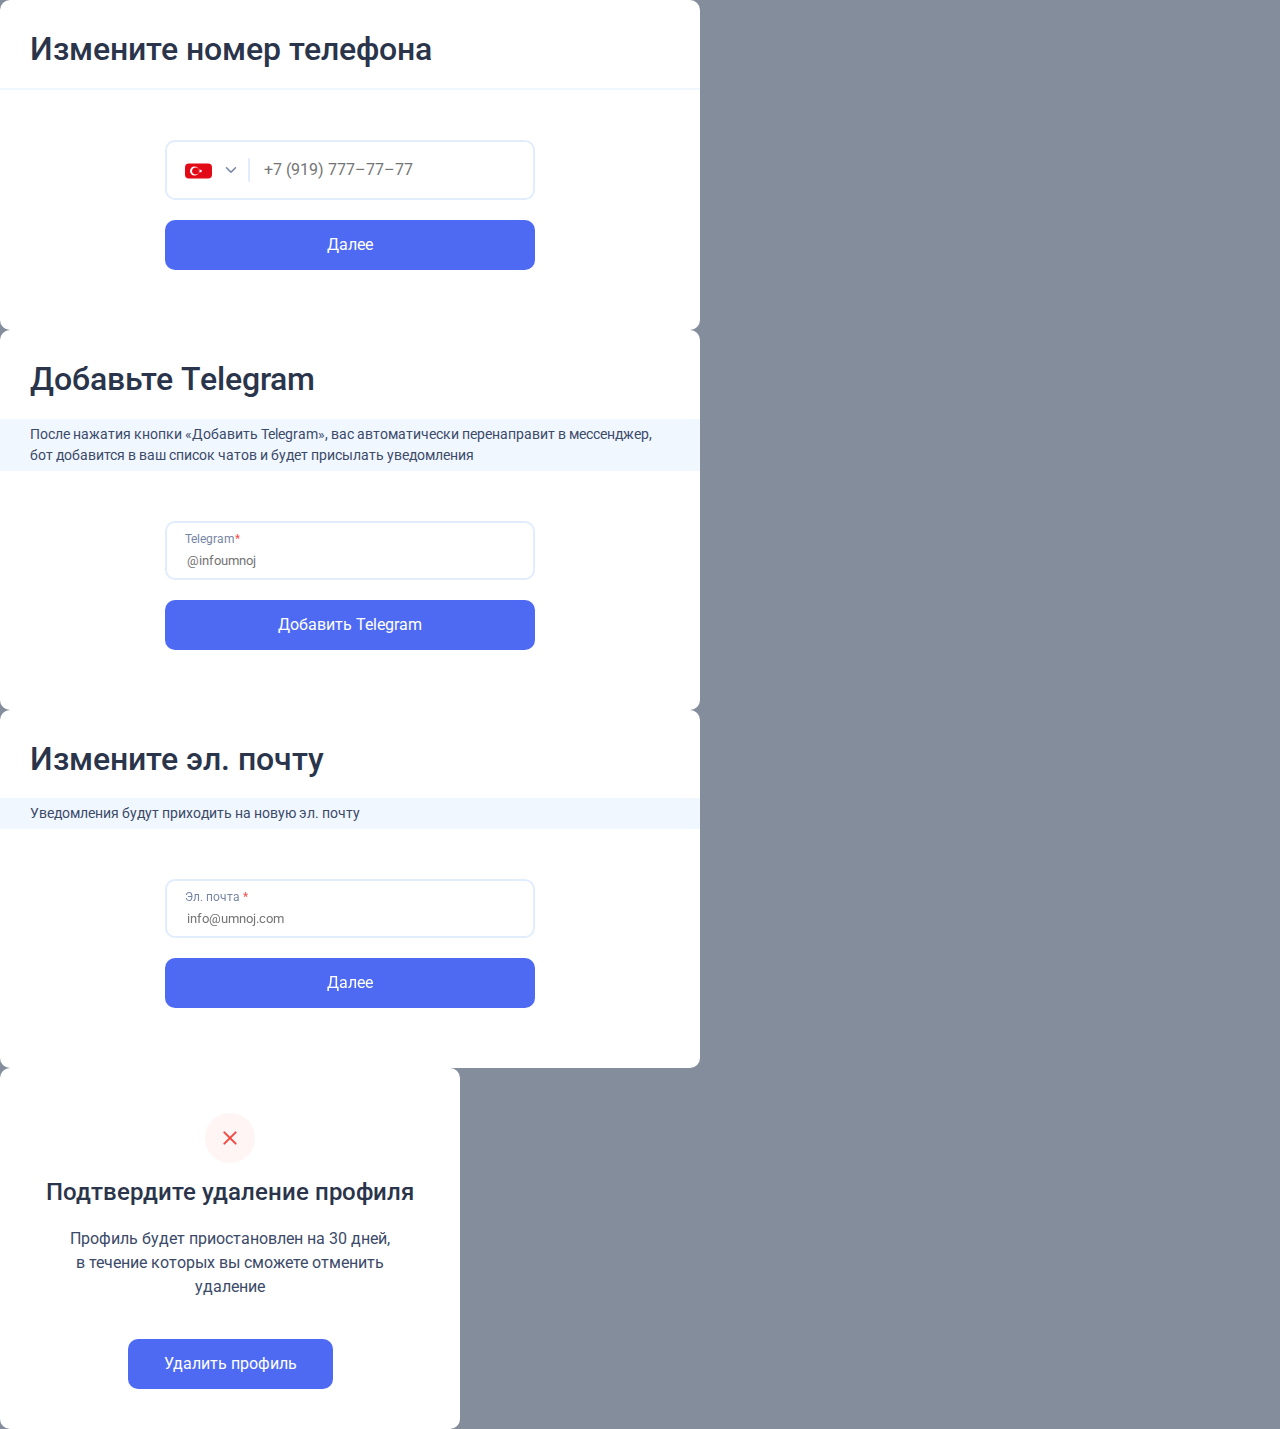
==== commit 30d6c131: "form-next" ====
--- a/modals.html
+++ b/modals.html
@@ -46,8 +46,8 @@
                 placeholder="+7 (919) 777–77–77"
               />
             </div>
-
-            <input class="" type="submit" value="Далее" />
+            <div class="form-next">Далее</div>
+            <!-- <input class="" type="submit" value="Далее" /> -->
           </form>
           <div class="confirm">
             <div class="line"></div>
@@ -134,5 +134,24 @@
         </div>
       </div>
     </div>
+    <script>
+        document.body.addEventListener('click', function(event) {
+          // Проверяем, что клик был совершен на элементе с классом 'form-next'
+          if (event.target.classList.contains('form-next')) {
+            event.target.classList.add('hide');
+            
+            // Находим ближайший родительский элемент с классом 'modal-content'
+            var modalContent = event.target.closest('.modal-content');
+            
+            // В этом же родительском элементе ищем блок 'confirm'
+            var confirmElement = modalContent.querySelector('.confirm');
+            
+            if (confirmElement) {
+              confirmElement.classList.add('active');
+            }
+          }
+        });
+      </script>
+      
   </body>
 </html>
--- a/css/style.css
+++ b/css/style.css
@@ -957,6 +957,12 @@
   font-weight: 400;
   line-height: 16px; /* 114.286% */
 }
+.modal .confirm {
+  display: none;
+}
+.modal .confirm.active {
+  display: block;
+}
 .modal .confirm h3 {
   margin: 30px 0px 20px 0px;
 }
@@ -1070,7 +1076,9 @@
 .modal form input[type=email] {
   padding: 30px 20px 10px 20px;
 }
+.modal form .form-next,
 .modal form input[type=submit] {
+  width: 370px;
   margin: 0px 0px 10px 0px;
   cursor: pointer;
   border-radius: 10px;
@@ -1089,6 +1097,10 @@
   font-style: normal;
   font-weight: 400;
   line-height: 20px; /* 125% */
+}
+.modal form .form-next.hide,
+.modal form input[type=submit].hide {
+  display: none;
 }
 .modal .info {
   text-align: center;
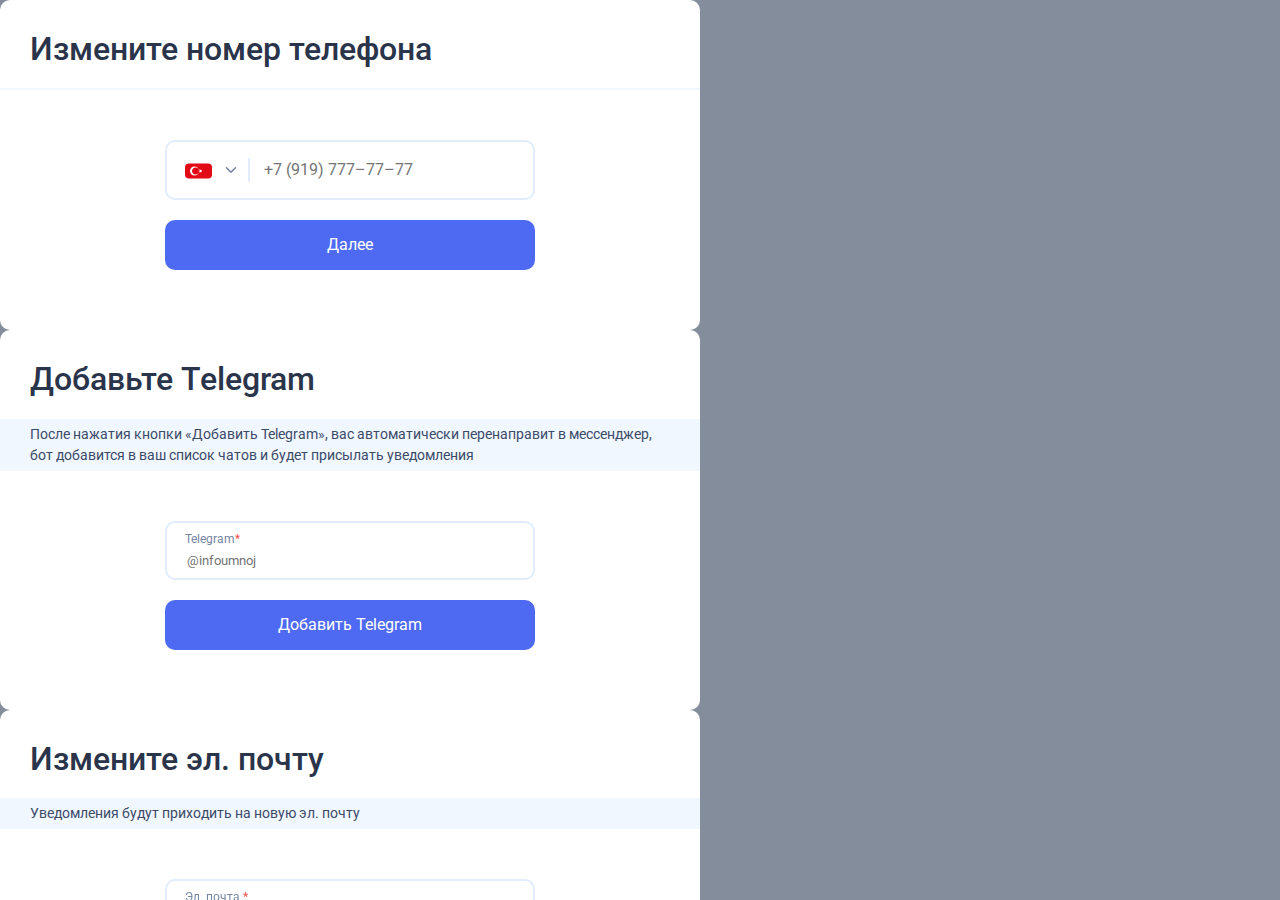
==== commit ecbcf6e4: "confirm email" ====
--- a/modals.html
+++ b/modals.html
@@ -113,9 +113,29 @@
                 placeholder="info@umnoj.com"
               />
             </div>
-
-            <input class="" type="submit" value="Далее" />
+            <div class="form-next">Далее</div>
+            <!-- <input class="" type="submit" value="Далее" /> -->
           </form>
+          <div class="confirm">
+            <div class="line"></div>
+            <h3>Подтвердите эл. почту</h3>
+            <div class="subtitle">
+              На почту info@umnoj.com был отправлен код для подтверждения.
+              Если код не поступил, тогда напишите в<a href="">поддержку</a>
+            </div>
+            <form action="">
+              <div class="numbers">
+                <input type="" name="" id="" />
+                <input type="" name="" id="" />
+                <input type="" name="" id="" />
+                <input type="" name="" id="" />
+              </div>
+              <div class="daha">
+                Отправить код ещё раз через <span>(2:59)</span>
+              </div>
+              <input class="" type="submit" value="Изменить эл. почту" />
+            </form>
+          </div>
         </div>
       </div>
       <!-- Модальное окно для Подтвердите удаление профиля -->
@@ -135,23 +155,19 @@
       </div>
     </div>
     <script>
-        document.body.addEventListener('click', function(event) {
-          // Проверяем, что клик был совершен на элементе с классом 'form-next'
-          if (event.target.classList.contains('form-next')) {
-            event.target.classList.add('hide');
-            
-            // Находим ближайший родительский элемент с классом 'modal-content'
-            var modalContent = event.target.closest('.modal-content');
-            
-            // В этом же родительском элементе ищем блок 'confirm'
-            var confirmElement = modalContent.querySelector('.confirm');
-            
-            if (confirmElement) {
-              confirmElement.classList.add('active');
-            }
+      document.body.addEventListener("click", function (event) {
+        if (event.target.classList.contains("form-next")) {
+          event.target.classList.add("hide");
+
+          var modalContent = event.target.closest(".modal-content");
+
+          var confirmElement = modalContent.querySelector(".confirm");
+
+          if (confirmElement) {
+            confirmElement.classList.add("active");
           }
-        });
-      </script>
-      
+        }
+      });
+    </script>
   </body>
 </html>
--- a/css/style.css
+++ b/css/style.css
@@ -930,7 +930,7 @@
   background: var(--overlay, rgba(60, 75, 97, 0.6));
   -webkit-backdrop-filter: blur(11px);
           backdrop-filter: blur(11px);
-  position: absolute;
+  position: fixed;
   left: 0;
   top: 0;
   min-width: 100%;
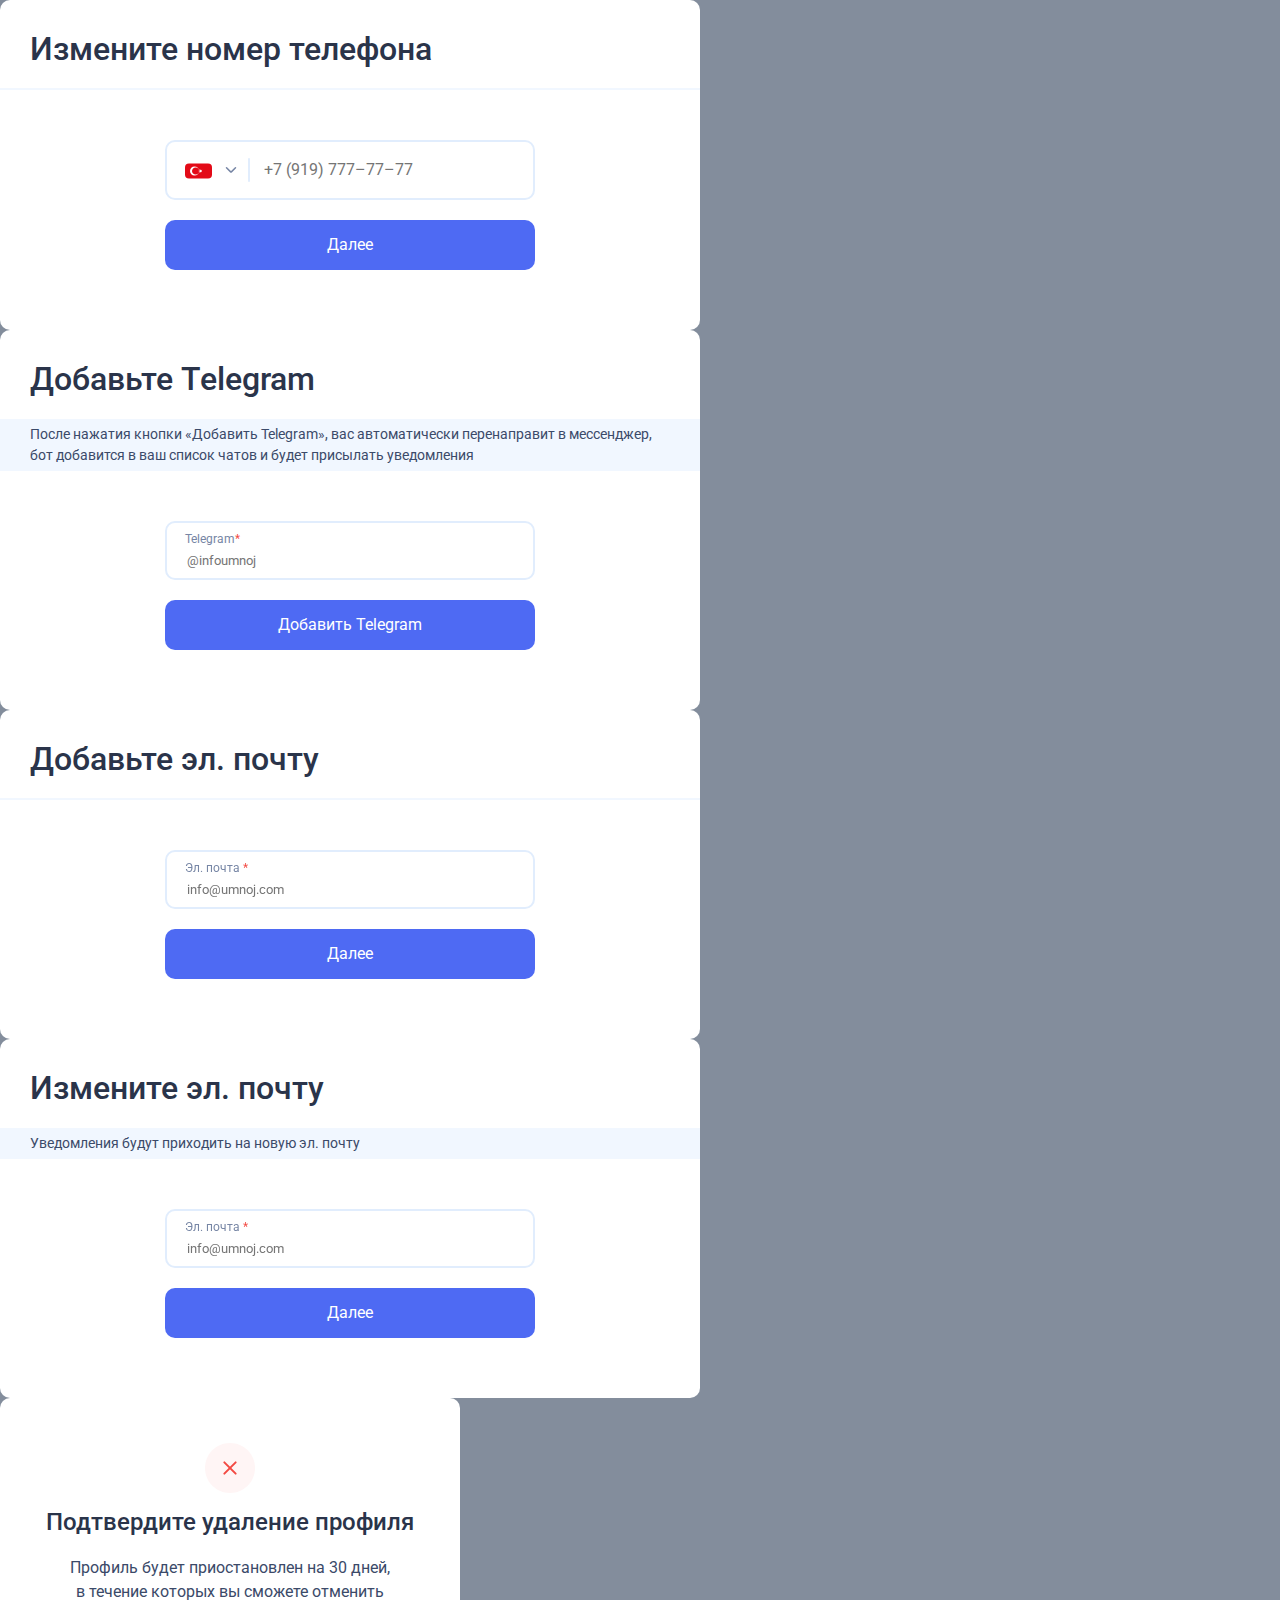
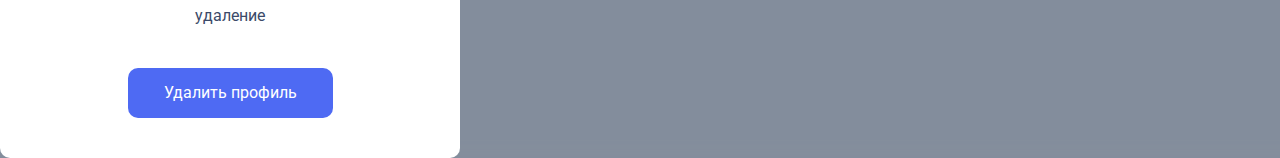
==== commit a1548442: "mmm" ====
--- a/modals.html
+++ b/modals.html
@@ -8,7 +8,7 @@
     <link rel="stylesheet" href="css/media.css" />
   </head>
   <body>
-    <div class="modal">
+    <div class="modal test">
       <!-- Модальное окно для Измените номер телефона -->
       <div id="changePhoneModal" class="modal-content">
         <div class="mw700">
@@ -96,6 +96,46 @@
           </form>
         </div>
       </div>
+      <!-- Модальное окно для Добавьте эл. почту -->
+      <div id="addEmaileModal" class="modal-content">
+        <div class="mw700">
+          <h3>Добавьте эл. почту</h3>
+         <div class="line"></div>
+          <form class="form-add-email" action="">
+            <div class="input-container">
+              <label for="chengeemail">Эл. почта <span>*</span></label>
+              <input
+                type="email"
+                name=""
+                id="chengeemail"
+                placeholder="info@umnoj.com"
+              />
+            </div>
+            <div class="form-next">Далее</div>
+            <!-- <input class="" type="submit" value="Далее" /> -->
+          </form>
+          <div class="confirm">
+            <div class="line"></div>
+            <h3>Подтвердите эл. почту</h3>
+            <div class="subtitle">
+              На почту info@umnoj.com был отправлен код для подтверждения.
+              Если код не поступил, тогда напишите в<a href="">поддержку</a>
+            </div>
+            <form action="">
+              <div class="numbers">
+                <input type="" name="" id="" />
+                <input type="" name="" id="" />
+                <input type="" name="" id="" />
+                <input type="" name="" id="" />
+              </div>
+              <div class="daha">
+                Отправить код ещё раз через <span>(2:59)</span>
+              </div>
+              <input class="" type="submit" value="Добавить эл. почту" />
+            </form>
+          </div>
+        </div>
+      </div>
       <!-- Модальное окно для Измените эл. почту -->
       <div id="changeEmaileModal" class="modal-content">
         <div class="mw700">
--- a/css/style.css
+++ b/css/style.css
@@ -1142,4 +1142,7 @@
   padding: 30px 0px 0px 0px;
   border-radius: var(--Corner_radius_m, 10px);
   background: var(--BG-White, #fff);
+}
+.modal.test {
+  position: absolute;
 }/*# sourceMappingURL=style.css.map */